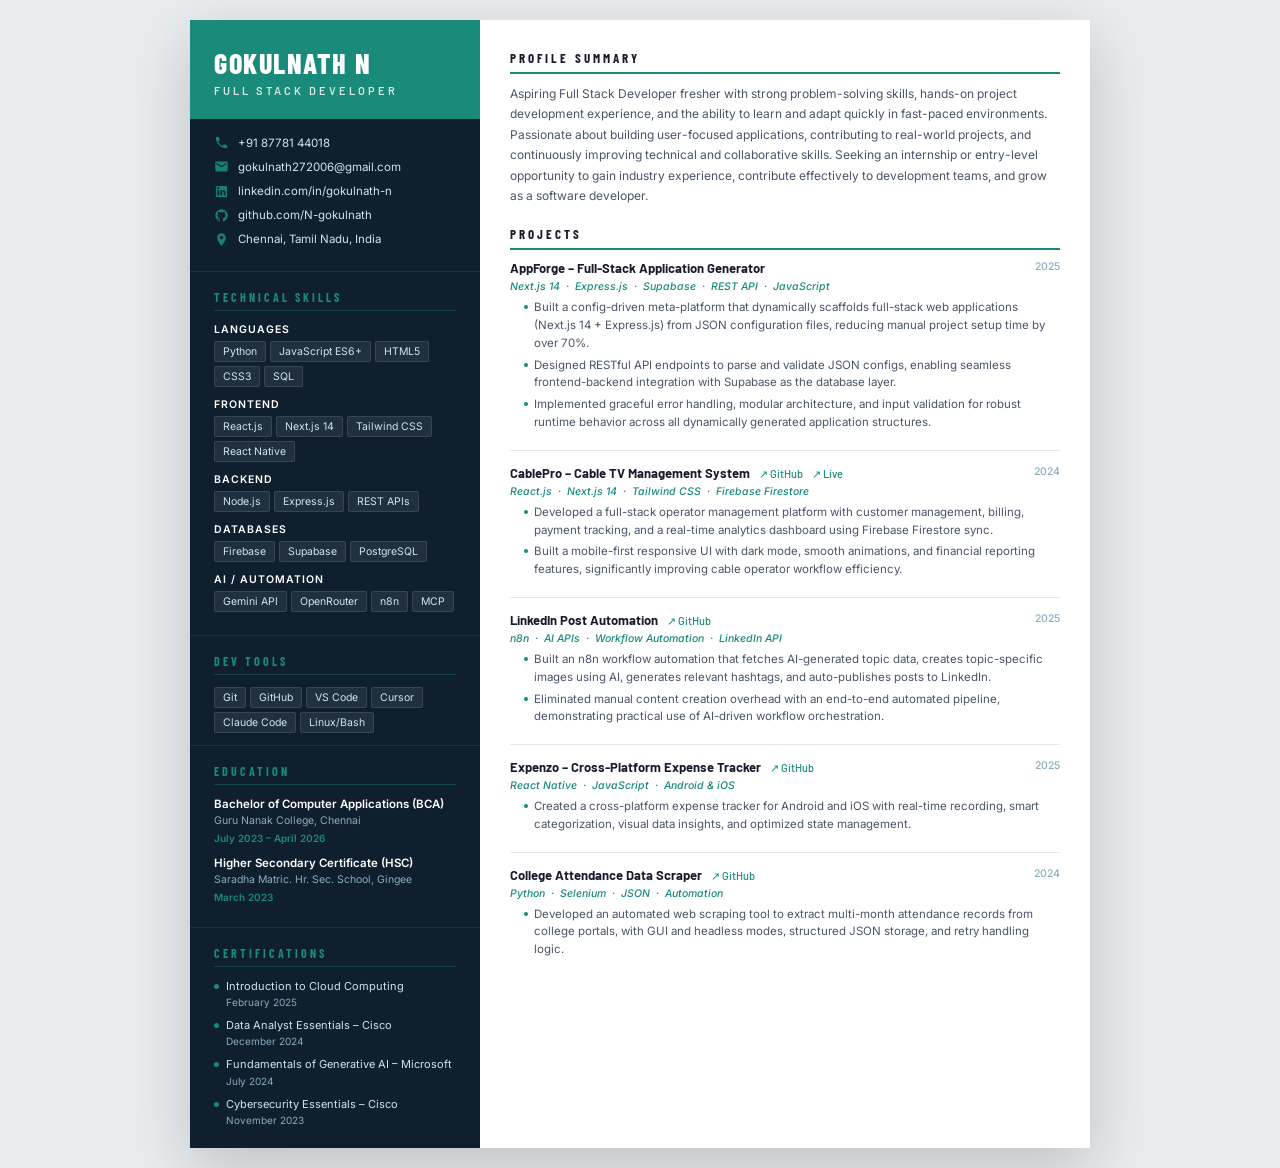
==== resume.html @ 7e7f43d1 "Initial commit: Professional dark-themed Spline 3D portfolio with custom SEO/GEO optimizations" ====
<!DOCTYPE html>
<html lang="en">
<head>
<meta charset="UTF-8" />
<meta name="viewport" content="width=device-width, initial-scale=1.0"/>
<title>Gokulnath N – Full Stack Developer</title>
<link href="https://fonts.googleapis.com/css2?family=Barlow:wght@400;500;600;700;800&family=Barlow+Condensed:wght@600;700;800&family=Inter:wght@400;500;600&display=swap" rel="stylesheet"/>
<style>
  *, *::before, *::after { box-sizing: border-box; margin: 0; padding: 0; }

  :root {
    --sidebar-bg: #0f1f2e;
    --sidebar-accent: #1a8a7a;
    --sidebar-text: #cfe4ef;
    --sidebar-muted: #8aacbe;
    --main-bg: #ffffff;
    --main-text: #1a1a2e;
    --main-muted: #4a5568;
    --accent: #1a8a7a;
    --accent-light: #e6f7f5;
    --divider: #e2e8f0;
    --tag-bg: #e6f7f5;
    --tag-text: #0f6b60;
  }

  body {
    font-family: 'Inter', sans-serif;
    background: #e8ecef;
    display: flex;
    justify-content: center;
    align-items: flex-start;
    min-height: 100vh;
    padding: 20px;
    print-color-adjust: exact;
    -webkit-print-color-adjust: exact;
  }

  .resume {
    display: flex;
    width: 900px;
    min-height: 1123px;
    background: var(--main-bg);
    box-shadow: 0 20px 60px rgba(0,0,0,0.18);
  }

  /* ========== SIDEBAR ========== */
  .sidebar {
    width: 290px;
    flex-shrink: 0;
    background: var(--sidebar-bg);
    padding: 0;
    display: flex;
    flex-direction: column;
  }

  .sidebar-header {
    background: var(--sidebar-accent);
    padding: 28px 24px 22px;
  }

  .sidebar-header h1 {
    font-family: 'Barlow Condensed', sans-serif;
    font-size: 28px;
    font-weight: 800;
    color: #ffffff;
    letter-spacing: 1.5px;
    text-transform: uppercase;
    line-height: 1.1;
  }

  .sidebar-header .role {
    font-family: 'Barlow', sans-serif;
    font-size: 11px;
    font-weight: 600;
    color: rgba(255,255,255,0.82);
    letter-spacing: 3px;
    text-transform: uppercase;
    margin-top: 5px;
  }

  .contact-block {
    padding: 16px 24px;
    border-bottom: 1px solid rgba(255,255,255,0.08);
  }

  .contact-item {
    display: flex;
    align-items: center;
    gap: 9px;
    margin-bottom: 8px;
    color: var(--sidebar-text);
    font-size: 11.5px;
    line-height: 1.4;
    word-break: break-all;
  }

  .contact-item a {
    color: var(--sidebar-text);
    text-decoration: none;
  }

  .contact-item a:hover { color: #ffffff; }

  .contact-icon {
    width: 15px;
    height: 15px;
    flex-shrink: 0;
    fill: var(--sidebar-accent);
    opacity: 0.9;
  }

  .sidebar-section {
    padding: 18px 24px 12px;
    border-bottom: 1px solid rgba(255,255,255,0.07);
  }

  .sidebar-section:last-child { border-bottom: none; }

  .sidebar-title {
    font-family: 'Barlow Condensed', sans-serif;
    font-size: 12px;
    font-weight: 700;
    letter-spacing: 3px;
    text-transform: uppercase;
    color: var(--sidebar-accent);
    margin-bottom: 12px;
    padding-bottom: 6px;
    border-bottom: 1px solid rgba(26,138,122,0.35);
  }

  .skill-category {
    margin-bottom: 11px;
  }

  .skill-category-label {
    font-size: 10.5px;
    font-weight: 600;
    color: #ffffff;
    text-transform: uppercase;
    letter-spacing: 1px;
    margin-bottom: 5px;
  }

  .skill-tags {
    display: flex;
    flex-wrap: wrap;
    gap: 4px;
  }

  .skill-tag {
    background: rgba(255,255,255,0.08);
    color: var(--sidebar-text);
    font-size: 10.5px;
    padding: 3px 8px;
    border-radius: 2px;
    border: 1px solid rgba(255,255,255,0.1);
  }

  .edu-item { margin-bottom: 12px; }

  .edu-degree {
    font-size: 11.5px;
    font-weight: 600;
    color: #ffffff;
    line-height: 1.3;
  }

  .edu-school {
    font-size: 10.5px;
    color: var(--sidebar-muted);
    margin-top: 2px;
    line-height: 1.4;
  }

  .edu-year {
    font-size: 10px;
    color: var(--sidebar-accent);
    margin-top: 3px;
    font-weight: 600;
  }

  .cert-item {
    display: flex;
    align-items: flex-start;
    gap: 7px;
    margin-bottom: 9px;
  }

  .cert-dot {
    width: 5px;
    height: 5px;
    border-radius: 50%;
    background: var(--sidebar-accent);
    flex-shrink: 0;
    margin-top: 5px;
  }

  .cert-text {
    font-size: 11px;
    color: var(--sidebar-text);
    line-height: 1.4;
  }

  .cert-date {
    font-size: 10px;
    color: var(--sidebar-muted);
    display: block;
    margin-top: 1px;
  }

  /* ========== MAIN CONTENT ========== */
  .main {
    flex: 1;
    padding: 30px 30px 24px 30px;
    display: flex;
    flex-direction: column;
  }

  .section {
    margin-bottom: 20px;
  }

  .section-title {
    font-family: 'Barlow Condensed', sans-serif;
    font-size: 13px;
    font-weight: 700;
    letter-spacing: 3px;
    text-transform: uppercase;
    color: var(--main-text);
    margin-bottom: 10px;
    padding-bottom: 6px;
    border-bottom: 2px solid var(--accent);
    display: flex;
    align-items: center;
    gap: 8px;
  }

  .summary-text {
    font-size: 12px;
    color: var(--main-muted);
    line-height: 1.7;
  }

  /* Projects */
  .project-item {
    margin-bottom: 14px;
    padding-bottom: 14px;
    border-bottom: 1px solid var(--divider);
  }

  .project-item:last-child {
    border-bottom: none;
    margin-bottom: 0;
    padding-bottom: 0;
  }

  .project-header {
    display: flex;
    justify-content: space-between;
    align-items: flex-start;
    margin-bottom: 3px;
  }

  .project-name {
    font-family: 'Barlow', sans-serif;
    font-size: 13px;
    font-weight: 700;
    color: var(--main-text);
    line-height: 1.3;
  }

  .project-name a {
    color: var(--accent);
    text-decoration: none;
    font-size: 11px;
    font-weight: 500;
    margin-left: 6px;
  }

  .project-name a:hover { text-decoration: underline; }

  .project-year {
    font-size: 10.5px;
    color: var(--sidebar-muted);
    font-weight: 500;
    white-space: nowrap;
    margin-left: 8px;
    flex-shrink: 0;
  }

  .project-stack {
    font-size: 10.5px;
    color: var(--accent);
    font-weight: 500;
    margin-bottom: 6px;
    font-style: italic;
  }

  .project-bullets {
    padding-left: 14px;
    list-style: none;
  }

  .project-bullets li {
    font-size: 11.5px;
    color: var(--main-muted);
    line-height: 1.55;
    margin-bottom: 4px;
    position: relative;
    padding-left: 10px;
  }

  .project-bullets li::before {
    content: '';
    width: 4px;
    height: 4px;
    border-radius: 50%;
    background: var(--accent);
    position: absolute;
    left: 0;
    top: 6px;
  }

  /* GitHub link in project */
  .gh-link {
    display: inline-flex;
    align-items: center;
    gap: 4px;
    font-size: 10px;
    color: var(--accent);
    text-decoration: none;
    font-weight: 600;
    margin-top: 4px;
    letter-spacing: 0.3px;
  }

  .gh-link:hover { text-decoration: underline; }

  @media print {
    body { background: white; padding: 0; }
    .resume { box-shadow: none; width: 100%; min-height: auto; }
  }
</style>
</head>
<body>
<div class="resume">

  <!-- ===== SIDEBAR ===== -->
  <aside class="sidebar">

    <div class="sidebar-header">
      <h1>Gokulnath N</h1>
      <div class="role">Full Stack Developer</div>
    </div>

    <!-- Contact -->
    <div class="contact-block">
      <div class="contact-item">
        <svg class="contact-icon" viewBox="0 0 24 24" xmlns="http://www.w3.org/2000/svg"><path d="M6.6 10.8c1.4 2.8 3.8 5.1 6.6 6.6l2.2-2.2c.3-.3.7-.4 1-.2 1.1.4 2.3.6 3.6.6.6 0 1 .4 1 1V20c0 .6-.4 1-1 1-9.4 0-17-7.6-17-17 0-.6.4-1 1-1h3.5c.6 0 1 .4 1 1 0 1.3.2 2.5.6 3.6.1.3 0 .7-.2 1L6.6 10.8z"/></svg>
        +91 87781 44018
      </div>
      <div class="contact-item">
        <svg class="contact-icon" viewBox="0 0 24 24" xmlns="http://www.w3.org/2000/svg"><path d="M20 4H4c-1.1 0-2 .9-2 2v12c0 1.1.9 2 2 2h16c1.1 0 2-.9 2-2V6c0-1.1-.9-2-2-2zm0 4l-8 5-8-5V6l8 5 8-5v2z"/></svg>
        <a href="mailto:gokulnath272006@gmail.com">gokulnath272006@gmail.com</a>
      </div>
      <div class="contact-item">
        <svg class="contact-icon" viewBox="0 0 24 24" xmlns="http://www.w3.org/2000/svg"><path d="M19 3a2 2 0 012 2v14a2 2 0 01-2 2H5a2 2 0 01-2-2V5a2 2 0 012-2h14m-.5 15.5v-5.3a3.26 3.26 0 00-3.26-3.26c-.85 0-1.84.52-2.32 1.3v-1.11h-2.79v8.37h2.79v-4.93c0-.77.62-1.4 1.39-1.4a1.4 1.4 0 011.4 1.4v4.93h2.79M6.88 8.56a1.68 1.68 0 001.68-1.68c0-.93-.75-1.69-1.68-1.69a1.69 1.69 0 00-1.69 1.69c0 .93.76 1.68 1.69 1.68m1.39 9.94v-8.37H5.5v8.37h2.77z"/></svg>
        <a href="https://www.linkedin.com/in/gokulnath-n-01b837319/" target="_blank">linkedin.com/in/gokulnath-n</a>
      </div>
      <div class="contact-item">
        <svg class="contact-icon" viewBox="0 0 24 24" xmlns="http://www.w3.org/2000/svg"><path d="M12 2A10 10 0 002 12c0 4.42 2.87 8.17 6.84 9.5.5.08.66-.23.66-.5v-1.69c-2.77.6-3.36-1.34-3.36-1.34-.46-1.16-1.11-1.47-1.11-1.47-.91-.62.07-.6.07-.6 1 .07 1.53 1.03 1.53 1.03.87 1.52 2.34 1.07 2.91.83.09-.65.35-1.09.63-1.34-2.22-.25-4.55-1.11-4.55-4.92 0-1.11.38-2 1.03-2.71-.1-.25-.45-1.29.1-2.64 0 0 .84-.27 2.75 1.02.79-.22 1.65-.33 2.5-.33.85 0 1.71.11 2.5.33 1.91-1.29 2.75-1.02 2.75-1.02.55 1.35.2 2.39.1 2.64.65.71 1.03 1.6 1.03 2.71 0 3.82-2.34 4.66-4.57 4.91.36.31.69.92.69 1.85V21c0 .27.16.59.67.5C19.14 20.16 22 16.42 22 12A10 10 0 0012 2z"/></svg>
        <a href="https://github.com/N-gokulnath" target="_blank">github.com/N-gokulnath</a>
      </div>
      <div class="contact-item">
        <svg class="contact-icon" viewBox="0 0 24 24" xmlns="http://www.w3.org/2000/svg"><path d="M12 2C8.13 2 5 5.13 5 9c0 5.25 7 13 7 13s7-7.75 7-13c0-3.87-3.13-7-7-7zm0 9.5c-1.38 0-2.5-1.12-2.5-2.5s1.12-2.5 2.5-2.5 2.5 1.12 2.5 2.5-1.12 2.5-2.5 2.5z"/></svg>
        Chennai, Tamil Nadu, India
      </div>
    </div>

    <!-- Technical Skills -->
    <div class="sidebar-section">
      <div class="sidebar-title">Technical Skills</div>

      <div class="skill-category">
        <div class="skill-category-label">Languages</div>
        <div class="skill-tags">
          <span class="skill-tag">Python</span>
          <span class="skill-tag">JavaScript ES6+</span>
          <span class="skill-tag">HTML5</span>
          <span class="skill-tag">CSS3</span>
          <span class="skill-tag">SQL</span>
        </div>
      </div>

      <div class="skill-category">
        <div class="skill-category-label">Frontend</div>
        <div class="skill-tags">
          <span class="skill-tag">React.js</span>
          <span class="skill-tag">Next.js 14</span>
          <span class="skill-tag">Tailwind CSS</span>
          <span class="skill-tag">React Native</span>
        </div>
      </div>

      <div class="skill-category">
        <div class="skill-category-label">Backend</div>
        <div class="skill-tags">
          <span class="skill-tag">Node.js</span>
          <span class="skill-tag">Express.js</span>
          <span class="skill-tag">REST APIs</span>
        </div>
      </div>

      <div class="skill-category">
        <div class="skill-category-label">Databases</div>
        <div class="skill-tags">
          <span class="skill-tag">Firebase</span>
          <span class="skill-tag">Supabase</span>
          <span class="skill-tag">PostgreSQL</span>
        </div>
      </div>

      <div class="skill-category">
        <div class="skill-category-label">AI / Automation</div>
        <div class="skill-tags">
          <span class="skill-tag">Gemini API</span>
          <span class="skill-tag">OpenRouter</span>
          <span class="skill-tag">n8n</span>
          <span class="skill-tag">MCP</span>
        </div>
      </div>
    </div>

    <!-- Tools -->
    <div class="sidebar-section">
      <div class="sidebar-title">Dev Tools</div>
      <div class="skill-tags">
        <span class="skill-tag">Git</span>
        <span class="skill-tag">GitHub</span>
        <span class="skill-tag">VS Code</span>
        <span class="skill-tag">Cursor</span>
        <span class="skill-tag">Claude Code</span>
        <span class="skill-tag">Linux/Bash</span>
      </div>
    </div>

    <!-- Education -->
    <div class="sidebar-section">
      <div class="sidebar-title">Education</div>
      <div class="edu-item">
        <div class="edu-degree">Bachelor of Computer Applications (BCA)</div>
        <div class="edu-school">Guru Nanak College, Chennai</div>
        <div class="edu-year">July 2023 – April 2026</div>
      </div>
      <div class="edu-item">
        <div class="edu-degree">Higher Secondary Certificate (HSC)</div>
        <div class="edu-school">Saradha Matric. Hr. Sec. School, Gingee</div>
        <div class="edu-year">March 2023</div>
      </div>
    </div>

    <!-- Certifications -->
    <div class="sidebar-section">
      <div class="sidebar-title">Certifications</div>
      <div class="cert-item">
        <div class="cert-dot"></div>
        <div class="cert-text">
          Introduction to Cloud Computing
          <span class="cert-date">February 2025</span>
        </div>
      </div>
      <div class="cert-item">
        <div class="cert-dot"></div>
        <div class="cert-text">
          Data Analyst Essentials – Cisco
          <span class="cert-date">December 2024</span>
        </div>
      </div>
      <div class="cert-item">
        <div class="cert-dot"></div>
        <div class="cert-text">
          Fundamentals of Generative AI – Microsoft
          <span class="cert-date">July 2024</span>
        </div>
      </div>
      <div class="cert-item">
        <div class="cert-dot"></div>
        <div class="cert-text">
          Cybersecurity Essentials – Cisco
          <span class="cert-date">November 2023</span>
        </div>
      </div>
    </div>

  </aside>

  <!-- ===== MAIN CONTENT ===== -->
  <main class="main">

    <!-- Profile Summary -->
    <div class="section">
      <div class="section-title">Profile Summary</div>
      <p class="summary-text">
                Aspiring Full Stack Developer fresher with strong problem-solving skills, hands-on project development experience,
        and the ability to learn and adapt quickly in fast-paced environments. Passionate about building user-focused
        applications, contributing to real-world projects, and continuously improving technical and collaborative skills.
        Seeking an internship or entry-level opportunity to gain industry experience, contribute effectively to development
        teams, and grow as a software developer.
      </p>
    </div>

    <!-- Projects -->
    <div class="section">
      <div class="section-title">Projects</div>

      <!-- AppForge -->
      <div class="project-item">
        <div class="project-header">
          <div class="project-name">AppForge – Full-Stack Application Generator</div>
          <span class="project-year">2025</span>
        </div>
        <div class="project-stack">Next.js 14 &nbsp;·&nbsp; Express.js &nbsp;·&nbsp; Supabase &nbsp;·&nbsp; REST API &nbsp;·&nbsp; JavaScript</div>
        <ul class="project-bullets">
          <li>Built a config-driven meta-platform that dynamically scaffolds full-stack web applications (Next.js 14 + Express.js) from JSON configuration files, reducing manual project setup time by over 70%.</li>
          <li>Designed RESTful API endpoints to parse and validate JSON configs, enabling seamless frontend-backend integration with Supabase as the database layer.</li>
          <li>Implemented graceful error handling, modular architecture, and input validation for robust runtime behavior across all dynamically generated application structures.</li>
        </ul>
      </div>

      <!-- CablePro -->
      <div class="project-item">
        <div class="project-header">
          <div class="project-name">CablePro – Cable TV Management System
            <a href="https://github.com/N-gokulnath/cablepro" target="_blank">↗ GitHub</a>
            <a href="https://cable-pro.github.io/app/" target="_blank">↗ Live</a>
          </div>
          <span class="project-year">2024</span>
        </div>
        <div class="project-stack">React.js &nbsp;·&nbsp; Next.js 14 &nbsp;·&nbsp; Tailwind CSS &nbsp;·&nbsp; Firebase Firestore</div>
        <ul class="project-bullets">
          <li>Developed a full-stack operator management platform with customer management, billing, payment tracking, and a real-time analytics dashboard using Firebase Firestore sync.</li>
          <li>Built a mobile-first responsive UI with dark mode, smooth animations, and financial reporting features, significantly improving cable operator workflow efficiency.</li>
        </ul>
      </div>

      <!-- LinkedIn Automation -->
      <div class="project-item">
        <div class="project-header">
          <div class="project-name">
            LinkedIn Post Automation
            <a href="https://github.com/N-gokulnath/LInkedin-automation" target="_blank">↗ GitHub</a>
          </div>
          <span class="project-year">2025</span>
        </div>
        <div class="project-stack">n8n &nbsp;·&nbsp; AI APIs &nbsp;·&nbsp; Workflow Automation &nbsp;·&nbsp; LinkedIn API</div>
        <ul class="project-bullets">
          <li>Built an n8n workflow automation that fetches AI-generated topic data, creates topic-specific images using AI, generates relevant hashtags, and auto-publishes posts to LinkedIn.</li>
          <li>Eliminated manual content creation overhead with an end-to-end automated pipeline, demonstrating practical use of AI-driven workflow orchestration.</li>
        </ul>
      </div>

      <!-- Expenzo -->
      <div class="project-item">
        <div class="project-header">
          <div class="project-name">Expenzo – Cross-Platform Expense Tracker
            <a href="https://github.com/N-gokulnath/Expenzo" target="_blank">↗ GitHub</a>
          </div>
          <span class="project-year">2025</span>
        </div>
        <div class="project-stack">React Native &nbsp;·&nbsp; JavaScript &nbsp;·&nbsp; Android &amp; iOS</div>
        <ul class="project-bullets">
          <li>Created a cross-platform expense tracker for Android and iOS with real-time recording, smart categorization, visual data insights, and optimized state management.</li>
        </ul>
      </div>

      <!-- Attendance Scraper -->
      <div class="project-item">
        <div class="project-header">
          <div class="project-name">College Attendance Data Scraper
            <a href="https://github.com/N-gokulnath/scraper" target="_blank">↗ GitHub</a>
          </div>
          <span class="project-year">2024</span>
        </div>
        <div class="project-stack">Python &nbsp;·&nbsp; Selenium &nbsp;·&nbsp; JSON &nbsp;·&nbsp; Automation</div>
        <ul class="project-bullets">
          <li>Developed an automated web scraping tool to extract multi-month attendance records from college portals, with GUI and headless modes, structured JSON storage, and retry handling logic.</li>
        </ul>
      </div>

    </div>
    <!-- end Projects -->

  </main>
</div>
</body>
</html>
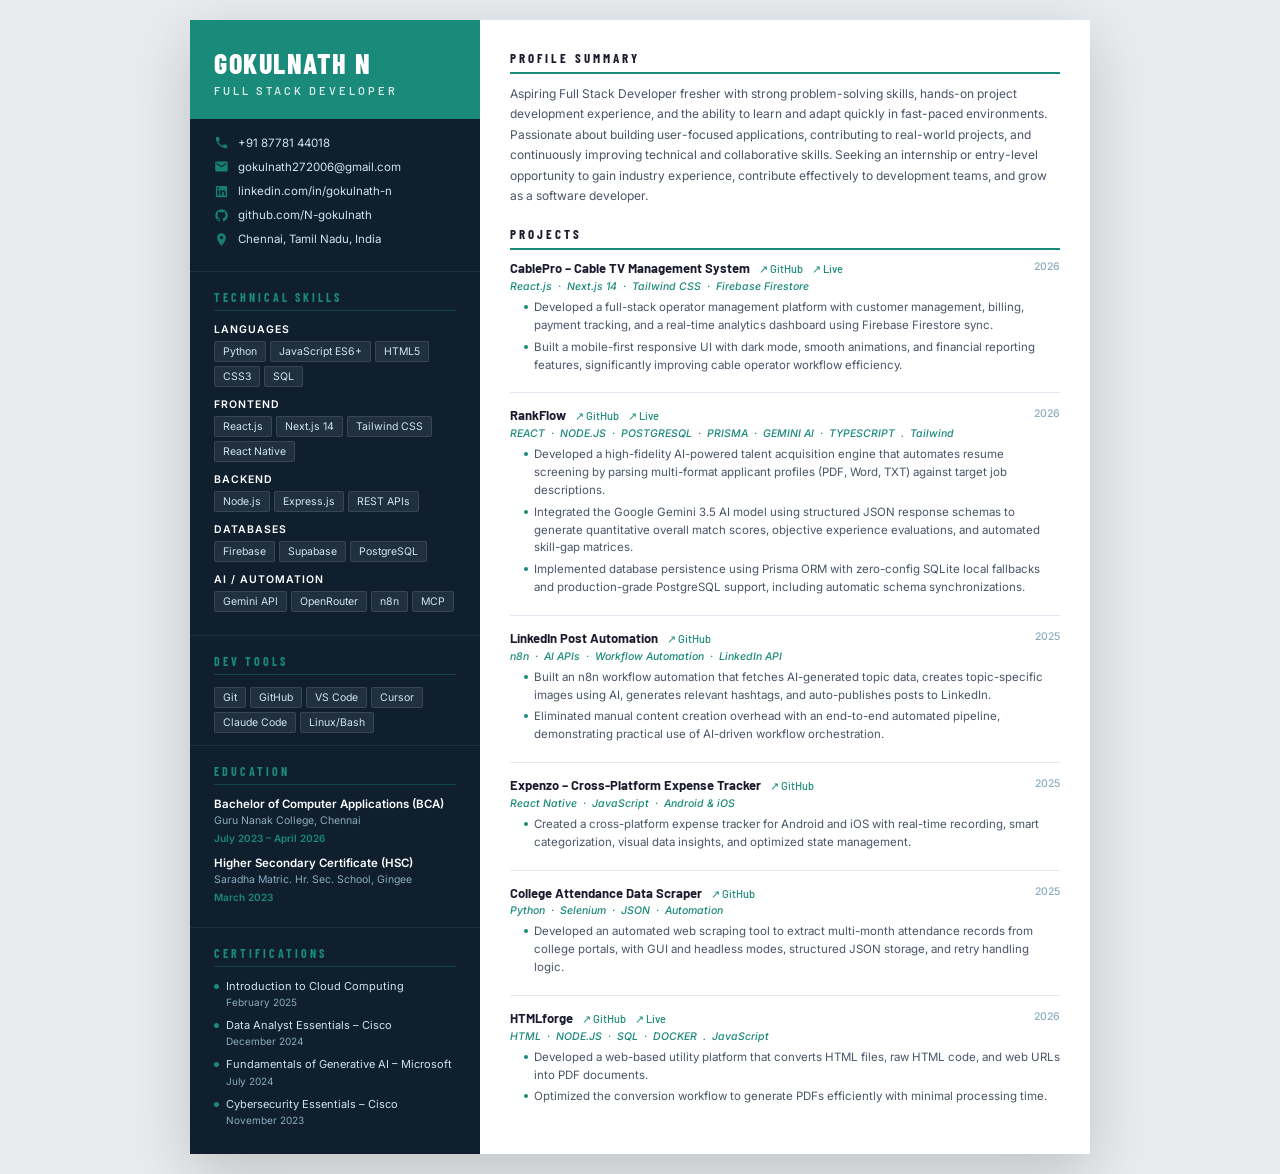
==== commit 6f961ea8: "Update project details and add new projects" ====
--- a/resume.html
+++ b/resume.html
@@ -513,33 +513,35 @@
     <div class="section">
       <div class="section-title">Projects</div>
 
-      <!-- AppForge -->
-      <div class="project-item">
-        <div class="project-header">
-          <div class="project-name">AppForge – Full-Stack Application Generator</div>
-          <span class="project-year">2025</span>
-        </div>
-        <div class="project-stack">Next.js 14 &nbsp;·&nbsp; Express.js &nbsp;·&nbsp; Supabase &nbsp;·&nbsp; REST API &nbsp;·&nbsp; JavaScript</div>
-        <ul class="project-bullets">
-          <li>Built a config-driven meta-platform that dynamically scaffolds full-stack web applications (Next.js 14 + Express.js) from JSON configuration files, reducing manual project setup time by over 70%.</li>
-          <li>Designed RESTful API endpoints to parse and validate JSON configs, enabling seamless frontend-backend integration with Supabase as the database layer.</li>
-          <li>Implemented graceful error handling, modular architecture, and input validation for robust runtime behavior across all dynamically generated application structures.</li>
-        </ul>
-      </div>
-
-      <!-- CablePro -->
+       <!-- CablePro -->
       <div class="project-item">
         <div class="project-header">
           <div class="project-name">CablePro – Cable TV Management System
             <a href="https://github.com/N-gokulnath/cablepro" target="_blank">↗ GitHub</a>
             <a href="https://cable-pro.github.io/app/" target="_blank">↗ Live</a>
           </div>
-          <span class="project-year">2024</span>
+          <span class="project-year">2026</span>
         </div>
         <div class="project-stack">React.js &nbsp;·&nbsp; Next.js 14 &nbsp;·&nbsp; Tailwind CSS &nbsp;·&nbsp; Firebase Firestore</div>
         <ul class="project-bullets">
           <li>Developed a full-stack operator management platform with customer management, billing, payment tracking, and a real-time analytics dashboard using Firebase Firestore sync.</li>
           <li>Built a mobile-first responsive UI with dark mode, smooth animations, and financial reporting features, significantly improving cable operator workflow efficiency.</li>
+        </ul>
+      </div>
+       <!-- project-item -->
+      <div class="project-item">
+        <div class="project-header">
+          <div class="project-name">RankFlow
+            <a href="https://github.com/N-gokulnath/rusume-ai-screener" target="_blank">↗ GitHub</a>
+            <a href="https://rankflow-screener.onrender.com/" target="_blank">↗ Live</a>
+          </div>
+          <span class="project-year">2026</span>
+        </div>
+        <div class="project-stack">REACT &nbsp;·&nbsp; NODE.JS &nbsp;·&nbsp; POSTGRESQL &nbsp;·&nbsp; PRISMA &nbsp;·&nbsp; GEMINI AI &nbsp;·&nbsp; TYPESCRIPT &nbsp;.&nbsp; Tailwind</div>
+        <ul class="project-bullets">
+          <li>Developed a high-fidelity AI-powered talent acquisition engine that automates resume screening by parsing multi-format applicant profiles (PDF, Word, TXT) against target job descriptions.</li>
+          <li>Integrated the Google Gemini 3.5 AI model using structured JSON response schemas to generate quantitative overall match scores, objective experience evaluations, and automated skill-gap matrices.</li>
+          <li>Implemented database persistence using Prisma ORM with zero-config SQLite local fallbacks and production-grade PostgreSQL support, including automatic schema synchronizations.</li>
         </ul>
       </div>
 
@@ -579,7 +581,7 @@
           <div class="project-name">College Attendance Data Scraper
             <a href="https://github.com/N-gokulnath/scraper" target="_blank">↗ GitHub</a>
           </div>
-          <span class="project-year">2024</span>
+          <span class="project-year">2025</span>
         </div>
         <div class="project-stack">Python &nbsp;·&nbsp; Selenium &nbsp;·&nbsp; JSON &nbsp;·&nbsp; Automation</div>
         <ul class="project-bullets">
@@ -587,10 +589,26 @@
         </ul>
       </div>
 
+      <!-- HTMLforge -->
+      <div class="project-item">
+        <div class="project-header">
+          <div class="project-name">HTMLforge
+            <a href="https://github.com/N-gokulnath/HTMLforge" target="_blank">↗ GitHub</a>
+            <a href="https://htmlforge-web.onrender.com" target="_blank">↗ Live</a>
+          </div>
+          <span class="project-year">2026</span>
+        </div>
+        <div class="project-stack">HTML &nbsp;·&nbsp; NODE.JS &nbsp;·&nbsp; SQL &nbsp;·&nbsp; DOCKER &nbsp;.&nbsp; JavaScript</div>
+        <ul class="project-bullets">
+          <li>Developed  a web-based utility platform that converts HTML files, raw HTML code, and web URLs into PDF documents.</li>
+          <li>Optimized the conversion workflow to generate PDFs efficiently with minimal processing time.</li>
+        </ul>
+      </div>
+
     </div>
     <!-- end Projects -->
 
   </main>
 </div>
 </body>
-</html>+</html>
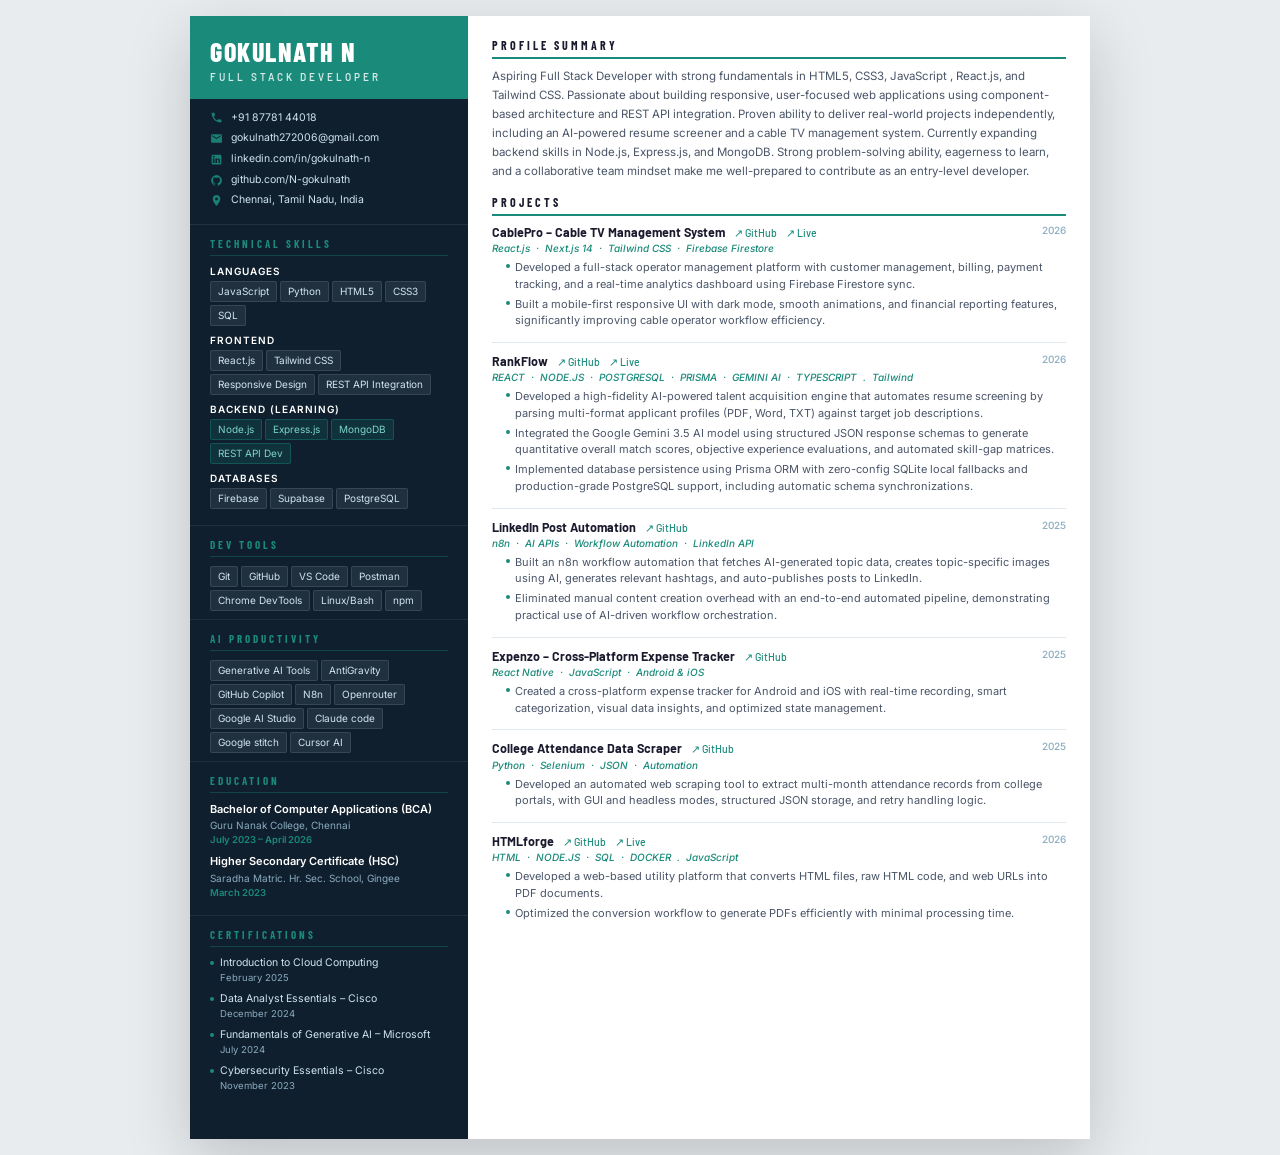
==== commit acafe1ce: "Refactor resume styles and update skills section Removed unused CSS variables, adjusted padding, and" ====
--- a/resume.html
+++ b/resume.html
@@ -19,8 +19,6 @@
     --accent: #1a8a7a;
     --accent-light: #e6f7f5;
     --divider: #e2e8f0;
-    --tag-bg: #e6f7f5;
-    --tag-text: #0f6b60;
   }
 
   body {
@@ -30,7 +28,7 @@
     justify-content: center;
     align-items: flex-start;
     min-height: 100vh;
-    padding: 20px;
+    padding: 16px;
     print-color-adjust: exact;
     -webkit-print-color-adjust: exact;
   }
@@ -38,29 +36,32 @@
   .resume {
     display: flex;
     width: 900px;
-    min-height: 1123px;
+    height: 1123px;
+    max-height: 1123px;
+    overflow: hidden;
     background: var(--main-bg);
     box-shadow: 0 20px 60px rgba(0,0,0,0.18);
   }
 
   /* ========== SIDEBAR ========== */
   .sidebar {
-    width: 290px;
+    width: 278px;
     flex-shrink: 0;
     background: var(--sidebar-bg);
-    padding: 0;
     display: flex;
     flex-direction: column;
+    overflow: hidden;
   }
 
   .sidebar-header {
     background: var(--sidebar-accent);
-    padding: 28px 24px 22px;
+    padding: 22px 20px 16px;
+    flex-shrink: 0;
   }
 
   .sidebar-header h1 {
     font-family: 'Barlow Condensed', sans-serif;
-    font-size: 28px;
+    font-size: 26px;
     font-weight: 800;
     color: #ffffff;
     letter-spacing: 1.5px;
@@ -70,165 +71,167 @@
 
   .sidebar-header .role {
     font-family: 'Barlow', sans-serif;
-    font-size: 11px;
+    font-size: 10px;
     font-weight: 600;
     color: rgba(255,255,255,0.82);
     letter-spacing: 3px;
     text-transform: uppercase;
-    margin-top: 5px;
+    margin-top: 4px;
   }
 
   .contact-block {
-    padding: 16px 24px;
+    padding: 12px 20px 10px;
     border-bottom: 1px solid rgba(255,255,255,0.08);
+    flex-shrink: 0;
   }
 
   .contact-item {
     display: flex;
     align-items: center;
-    gap: 9px;
-    margin-bottom: 8px;
+    gap: 8px;
+    margin-bottom: 6px;
     color: var(--sidebar-text);
-    font-size: 11.5px;
+    font-size: 10.5px;
     line-height: 1.4;
     word-break: break-all;
   }
 
-  .contact-item a {
-    color: var(--sidebar-text);
-    text-decoration: none;
-  }
-
+  .contact-item a { color: var(--sidebar-text); text-decoration: none; }
   .contact-item a:hover { color: #ffffff; }
 
   .contact-icon {
-    width: 15px;
-    height: 15px;
+    width: 13px;
+    height: 13px;
     flex-shrink: 0;
     fill: var(--sidebar-accent);
     opacity: 0.9;
   }
 
   .sidebar-section {
-    padding: 18px 24px 12px;
+    padding: 12px 20px 8px;
     border-bottom: 1px solid rgba(255,255,255,0.07);
+    flex-shrink: 0;
   }
 
   .sidebar-section:last-child { border-bottom: none; }
 
   .sidebar-title {
+    font-family: 'Barlow Condensed', sans-serif;
+    font-size: 11px;
+    font-weight: 700;
+    letter-spacing: 3px;
+    text-transform: uppercase;
+    color: var(--sidebar-accent);
+    margin-bottom: 9px;
+    padding-bottom: 5px;
+    border-bottom: 1px solid rgba(26,138,122,0.35);
+  }
+
+  .skill-category { margin-bottom: 8px; }
+
+  .skill-category-label {
+    font-size: 10px;
+    font-weight: 600;
+    color: #ffffff;
+    text-transform: uppercase;
+    letter-spacing: 1px;
+    margin-bottom: 4px;
+  }
+
+  .skill-tags {
+    display: flex;
+    flex-wrap: wrap;
+    gap: 3px;
+  }
+
+  .skill-tag {
+    background: rgba(255,255,255,0.08);
+    color: var(--sidebar-text);
+    font-size: 10px;
+    padding: 2px 7px;
+    border-radius: 2px;
+    border: 1px solid rgba(255,255,255,0.1);
+    line-height: 1.5;
+  }
+
+  .skill-tag.learning {
+    background: rgba(26,138,122,0.18);
+    border-color: rgba(26,138,122,0.4);
+    color: #7dd3c8;
+  }
+
+  .edu-item { margin-bottom: 9px; }
+
+  .edu-degree {
+    font-size: 11px;
+    font-weight: 600;
+    color: #ffffff;
+    line-height: 1.3;
+  }
+
+  .edu-school {
+    font-size: 10px;
+    color: var(--sidebar-muted);
+    margin-top: 2px;
+    line-height: 1.4;
+  }
+
+  .edu-year {
+    font-size: 9.5px;
+    color: var(--sidebar-accent);
+    margin-top: 2px;
+    font-weight: 600;
+  }
+
+  .cert-item {
+    display: flex;
+    align-items: flex-start;
+    gap: 6px;
+    margin-bottom: 7px;
+  }
+
+  .cert-dot {
+    width: 4px;
+    height: 4px;
+    border-radius: 50%;
+    background: var(--sidebar-accent);
+    flex-shrink: 0;
+    margin-top: 5px;
+  }
+
+  .cert-text {
+    font-size: 10.5px;
+    color: var(--sidebar-text);
+    line-height: 1.4;
+  }
+
+  .cert-date {
+    font-size: 9.5px;
+    color: var(--sidebar-muted);
+    display: block;
+    margin-top: 1px;
+  }
+
+  /* ========== MAIN CONTENT ========== */
+  .main {
+    flex: 1;
+    padding: 22px 24px 16px 24px;
+    display: flex;
+    flex-direction: column;
+    overflow: hidden;
+  }
+
+  .section { margin-bottom: 14px; }
+
+  .section-title {
     font-family: 'Barlow Condensed', sans-serif;
     font-size: 12px;
     font-weight: 700;
     letter-spacing: 3px;
     text-transform: uppercase;
-    color: var(--sidebar-accent);
-    margin-bottom: 12px;
-    padding-bottom: 6px;
-    border-bottom: 1px solid rgba(26,138,122,0.35);
-  }
-
-  .skill-category {
-    margin-bottom: 11px;
-  }
-
-  .skill-category-label {
-    font-size: 10.5px;
-    font-weight: 600;
-    color: #ffffff;
-    text-transform: uppercase;
-    letter-spacing: 1px;
-    margin-bottom: 5px;
-  }
-
-  .skill-tags {
-    display: flex;
-    flex-wrap: wrap;
-    gap: 4px;
-  }
-
-  .skill-tag {
-    background: rgba(255,255,255,0.08);
-    color: var(--sidebar-text);
-    font-size: 10.5px;
-    padding: 3px 8px;
-    border-radius: 2px;
-    border: 1px solid rgba(255,255,255,0.1);
-  }
-
-  .edu-item { margin-bottom: 12px; }
-
-  .edu-degree {
-    font-size: 11.5px;
-    font-weight: 600;
-    color: #ffffff;
-    line-height: 1.3;
-  }
-
-  .edu-school {
-    font-size: 10.5px;
-    color: var(--sidebar-muted);
-    margin-top: 2px;
-    line-height: 1.4;
-  }
-
-  .edu-year {
-    font-size: 10px;
-    color: var(--sidebar-accent);
-    margin-top: 3px;
-    font-weight: 600;
-  }
-
-  .cert-item {
-    display: flex;
-    align-items: flex-start;
-    gap: 7px;
-    margin-bottom: 9px;
-  }
-
-  .cert-dot {
-    width: 5px;
-    height: 5px;
-    border-radius: 50%;
-    background: var(--sidebar-accent);
-    flex-shrink: 0;
-    margin-top: 5px;
-  }
-
-  .cert-text {
-    font-size: 11px;
-    color: var(--sidebar-text);
-    line-height: 1.4;
-  }
-
-  .cert-date {
-    font-size: 10px;
-    color: var(--sidebar-muted);
-    display: block;
-    margin-top: 1px;
-  }
-
-  /* ========== MAIN CONTENT ========== */
-  .main {
-    flex: 1;
-    padding: 30px 30px 24px 30px;
-    display: flex;
-    flex-direction: column;
-  }
-
-  .section {
-    margin-bottom: 20px;
-  }
-
-  .section-title {
-    font-family: 'Barlow Condensed', sans-serif;
-    font-size: 13px;
-    font-weight: 700;
-    letter-spacing: 3px;
-    text-transform: uppercase;
     color: var(--main-text);
-    margin-bottom: 10px;
-    padding-bottom: 6px;
+    margin-bottom: 8px;
+    padding-bottom: 5px;
     border-bottom: 2px solid var(--accent);
     display: flex;
     align-items: center;
@@ -236,15 +239,15 @@
   }
 
   .summary-text {
-    font-size: 12px;
+    font-size: 11.5px;
     color: var(--main-muted);
-    line-height: 1.7;
+    line-height: 1.65;
   }
 
   /* Projects */
   .project-item {
-    margin-bottom: 14px;
-    padding-bottom: 14px;
+    margin-bottom: 10px;
+    padding-bottom: 10px;
     border-bottom: 1px solid var(--divider);
   }
 
@@ -258,12 +261,12 @@
     display: flex;
     justify-content: space-between;
     align-items: flex-start;
-    margin-bottom: 3px;
+    margin-bottom: 2px;
   }
 
   .project-name {
     font-family: 'Barlow', sans-serif;
-    font-size: 13px;
+    font-size: 12.5px;
     font-weight: 700;
     color: var(--main-text);
     line-height: 1.3;
@@ -272,7 +275,7 @@
   .project-name a {
     color: var(--accent);
     text-decoration: none;
-    font-size: 11px;
+    font-size: 10.5px;
     font-weight: 500;
     margin-left: 6px;
   }
@@ -280,7 +283,7 @@
   .project-name a:hover { text-decoration: underline; }
 
   .project-year {
-    font-size: 10.5px;
+    font-size: 10px;
     color: var(--sidebar-muted);
     font-weight: 500;
     white-space: nowrap;
@@ -289,10 +292,10 @@
   }
 
   .project-stack {
-    font-size: 10.5px;
+    font-size: 10px;
     color: var(--accent);
     font-weight: 500;
-    margin-bottom: 6px;
+    margin-bottom: 5px;
     font-style: italic;
   }
 
@@ -302,12 +305,12 @@
   }
 
   .project-bullets li {
-    font-size: 11.5px;
+    font-size: 11px;
     color: var(--main-muted);
-    line-height: 1.55;
-    margin-bottom: 4px;
+    line-height: 1.52;
+    margin-bottom: 3px;
     position: relative;
-    padding-left: 10px;
+    padding-left: 9px;
   }
 
   .project-bullets li::before {
@@ -318,27 +321,26 @@
     background: var(--accent);
     position: absolute;
     left: 0;
-    top: 6px;
-  }
-
-  /* GitHub link in project */
-  .gh-link {
-    display: inline-flex;
-    align-items: center;
-    gap: 4px;
-    font-size: 10px;
-    color: var(--accent);
-    text-decoration: none;
-    font-weight: 600;
-    margin-top: 4px;
-    letter-spacing: 0.3px;
-  }
-
-  .gh-link:hover { text-decoration: underline; }
+    top: 5px;
+  }
+
+  /* ATS hidden block */
+  .ats-hidden {
+    position: absolute;
+    left: -9999px;
+    top: -9999px;
+    width: 1px;
+    height: 1px;
+    overflow: hidden;
+    opacity: 0;
+    font-size: 1px;
+    color: transparent;
+  }
 
   @media print {
     body { background: white; padding: 0; }
-    .resume { box-shadow: none; width: 100%; min-height: auto; }
+    .resume { box-shadow: none; width: 100%; height: 100vh; max-height: none; }
+    .ats-hidden { display: none; }
   }
 </style>
 </head>
@@ -356,36 +358,36 @@
     <!-- Contact -->
     <div class="contact-block">
       <div class="contact-item">
-        <svg class="contact-icon" viewBox="0 0 24 24" xmlns="http://www.w3.org/2000/svg"><path d="M6.6 10.8c1.4 2.8 3.8 5.1 6.6 6.6l2.2-2.2c.3-.3.7-.4 1-.2 1.1.4 2.3.6 3.6.6.6 0 1 .4 1 1V20c0 .6-.4 1-1 1-9.4 0-17-7.6-17-17 0-.6.4-1 1-1h3.5c.6 0 1 .4 1 1 0 1.3.2 2.5.6 3.6.1.3 0 .7-.2 1L6.6 10.8z"/></svg>
+        <svg class="contact-icon" viewBox="0 0 24 24"><path d="M6.6 10.8c1.4 2.8 3.8 5.1 6.6 6.6l2.2-2.2c.3-.3.7-.4 1-.2 1.1.4 2.3.6 3.6.6.6 0 1 .4 1 1V20c0 .6-.4 1-1 1-9.4 0-17-7.6-17-17 0-.6.4-1 1-1h3.5c.6 0 1 .4 1 1 0 1.3.2 2.5.6 3.6.1.3 0 .7-.2 1L6.6 10.8z"/></svg>
         +91 87781 44018
       </div>
       <div class="contact-item">
-        <svg class="contact-icon" viewBox="0 0 24 24" xmlns="http://www.w3.org/2000/svg"><path d="M20 4H4c-1.1 0-2 .9-2 2v12c0 1.1.9 2 2 2h16c1.1 0 2-.9 2-2V6c0-1.1-.9-2-2-2zm0 4l-8 5-8-5V6l8 5 8-5v2z"/></svg>
+        <svg class="contact-icon" viewBox="0 0 24 24"><path d="M20 4H4c-1.1 0-2 .9-2 2v12c0 1.1.9 2 2 2h16c1.1 0 2-.9 2-2V6c0-1.1-.9-2-2-2zm0 4l-8 5-8-5V6l8 5 8-5v2z"/></svg>
         <a href="mailto:gokulnath272006@gmail.com">gokulnath272006@gmail.com</a>
       </div>
       <div class="contact-item">
-        <svg class="contact-icon" viewBox="0 0 24 24" xmlns="http://www.w3.org/2000/svg"><path d="M19 3a2 2 0 012 2v14a2 2 0 01-2 2H5a2 2 0 01-2-2V5a2 2 0 012-2h14m-.5 15.5v-5.3a3.26 3.26 0 00-3.26-3.26c-.85 0-1.84.52-2.32 1.3v-1.11h-2.79v8.37h2.79v-4.93c0-.77.62-1.4 1.39-1.4a1.4 1.4 0 011.4 1.4v4.93h2.79M6.88 8.56a1.68 1.68 0 001.68-1.68c0-.93-.75-1.69-1.68-1.69a1.69 1.69 0 00-1.69 1.69c0 .93.76 1.68 1.69 1.68m1.39 9.94v-8.37H5.5v8.37h2.77z"/></svg>
+        <svg class="contact-icon" viewBox="0 0 24 24"><path d="M19 3a2 2 0 012 2v14a2 2 0 01-2 2H5a2 2 0 01-2-2V5a2 2 0 012-2h14m-.5 15.5v-5.3a3.26 3.26 0 00-3.26-3.26c-.85 0-1.84.52-2.32 1.3v-1.11h-2.79v8.37h2.79v-4.93c0-.77.62-1.4 1.39-1.4a1.4 1.4 0 011.4 1.4v4.93h2.79M6.88 8.56a1.68 1.68 0 001.68-1.68c0-.93-.75-1.69-1.68-1.69a1.69 1.69 0 00-1.69 1.69c0 .93.76 1.68 1.69 1.68m1.39 9.94v-8.37H5.5v8.37h2.77z"/></svg>
         <a href="https://www.linkedin.com/in/gokulnath-n-01b837319/" target="_blank">linkedin.com/in/gokulnath-n</a>
       </div>
       <div class="contact-item">
-        <svg class="contact-icon" viewBox="0 0 24 24" xmlns="http://www.w3.org/2000/svg"><path d="M12 2A10 10 0 002 12c0 4.42 2.87 8.17 6.84 9.5.5.08.66-.23.66-.5v-1.69c-2.77.6-3.36-1.34-3.36-1.34-.46-1.16-1.11-1.47-1.11-1.47-.91-.62.07-.6.07-.6 1 .07 1.53 1.03 1.53 1.03.87 1.52 2.34 1.07 2.91.83.09-.65.35-1.09.63-1.34-2.22-.25-4.55-1.11-4.55-4.92 0-1.11.38-2 1.03-2.71-.1-.25-.45-1.29.1-2.64 0 0 .84-.27 2.75 1.02.79-.22 1.65-.33 2.5-.33.85 0 1.71.11 2.5.33 1.91-1.29 2.75-1.02 2.75-1.02.55 1.35.2 2.39.1 2.64.65.71 1.03 1.6 1.03 2.71 0 3.82-2.34 4.66-4.57 4.91.36.31.69.92.69 1.85V21c0 .27.16.59.67.5C19.14 20.16 22 16.42 22 12A10 10 0 0012 2z"/></svg>
+        <svg class="contact-icon" viewBox="0 0 24 24"><path d="M12 2A10 10 0 002 12c0 4.42 2.87 8.17 6.84 9.5.5.08.66-.23.66-.5v-1.69c-2.77.6-3.36-1.34-3.36-1.34-.46-1.16-1.11-1.47-1.11-1.47-.91-.62.07-.6.07-.6 1 .07 1.53 1.03 1.53 1.03.87 1.52 2.34 1.07 2.91.83.09-.65.35-1.09.63-1.34-2.22-.25-4.55-1.11-4.55-4.92 0-1.11.38-2 1.03-2.71-.1-.25-.45-1.29.1-2.64 0 0 .84-.27 2.75 1.02.79-.22 1.65-.33 2.5-.33.85 0 1.71.11 2.5.33 1.91-1.29 2.75-1.02 2.75-1.02.55 1.35.2 2.39.1 2.64.65.71 1.03 1.6 1.03 2.71 0 3.82-2.34 4.66-4.57 4.91.36.31.69.92.69 1.85V21c0 .27.16.59.67.5C19.14 20.16 22 16.42 22 12A10 10 0 0012 2z"/></svg>
         <a href="https://github.com/N-gokulnath" target="_blank">github.com/N-gokulnath</a>
       </div>
       <div class="contact-item">
-        <svg class="contact-icon" viewBox="0 0 24 24" xmlns="http://www.w3.org/2000/svg"><path d="M12 2C8.13 2 5 5.13 5 9c0 5.25 7 13 7 13s7-7.75 7-13c0-3.87-3.13-7-7-7zm0 9.5c-1.38 0-2.5-1.12-2.5-2.5s1.12-2.5 2.5-2.5 2.5 1.12 2.5 2.5-1.12 2.5-2.5 2.5z"/></svg>
+        <svg class="contact-icon" viewBox="0 0 24 24"><path d="M12 2C8.13 2 5 5.13 5 9c0 5.25 7 13 7 13s7-7.75 7-13c0-3.87-3.13-7-7-7zm0 9.5c-1.38 0-2.5-1.12-2.5-2.5s1.12-2.5 2.5-2.5 2.5 1.12 2.5 2.5-1.12 2.5-2.5 2.5z"/></svg>
         Chennai, Tamil Nadu, India
       </div>
     </div>
 
-    <!-- Technical Skills -->
+    <!-- Technical Skills (confident skills only) -->
     <div class="sidebar-section">
       <div class="sidebar-title">Technical Skills</div>
 
       <div class="skill-category">
         <div class="skill-category-label">Languages</div>
         <div class="skill-tags">
+          <span class="skill-tag">JavaScript</span>
           <span class="skill-tag">Python</span>
-          <span class="skill-tag">JavaScript ES6+</span>
           <span class="skill-tag">HTML5</span>
           <span class="skill-tag">CSS3</span>
           <span class="skill-tag">SQL</span>
@@ -396,18 +398,19 @@
         <div class="skill-category-label">Frontend</div>
         <div class="skill-tags">
           <span class="skill-tag">React.js</span>
-          <span class="skill-tag">Next.js 14</span>
           <span class="skill-tag">Tailwind CSS</span>
-          <span class="skill-tag">React Native</span>
+          <span class="skill-tag">Responsive Design</span>
+          <span class="skill-tag">REST API Integration</span>
         </div>
       </div>
 
       <div class="skill-category">
-        <div class="skill-category-label">Backend</div>
+        <div class="skill-category-label">Backend (Learning)</div>
         <div class="skill-tags">
-          <span class="skill-tag">Node.js</span>
-          <span class="skill-tag">Express.js</span>
-          <span class="skill-tag">REST APIs</span>
+          <span class="skill-tag learning">Node.js</span>
+          <span class="skill-tag learning">Express.js</span>
+          <span class="skill-tag learning">MongoDB</span>
+          <span class="skill-tag learning">REST API Dev</span>
         </div>
       </div>
 
@@ -419,28 +422,35 @@
           <span class="skill-tag">PostgreSQL</span>
         </div>
       </div>
-
-      <div class="skill-category">
-        <div class="skill-category-label">AI / Automation</div>
-        <div class="skill-tags">
-          <span class="skill-tag">Gemini API</span>
-          <span class="skill-tag">OpenRouter</span>
-          <span class="skill-tag">n8n</span>
-          <span class="skill-tag">MCP</span>
-        </div>
-      </div>
-    </div>
-
-    <!-- Tools -->
+    </div>
+
+    <!-- Dev Tools -->
     <div class="sidebar-section">
       <div class="sidebar-title">Dev Tools</div>
       <div class="skill-tags">
         <span class="skill-tag">Git</span>
         <span class="skill-tag">GitHub</span>
         <span class="skill-tag">VS Code</span>
-        <span class="skill-tag">Cursor</span>
-        <span class="skill-tag">Claude Code</span>
+        <span class="skill-tag">Postman</span>
+        <span class="skill-tag">Chrome DevTools</span>
         <span class="skill-tag">Linux/Bash</span>
+        <span class="skill-tag">npm </span>
+      </div>
+    </div>
+
+       <!-- AI Productivity -->
+    <div class="sidebar-section">
+      <div class="sidebar-title">AI Productivity</div>
+      <div class="skill-tags">
+        <span class="skill-tag">Generative AI Tools</span>
+        <span class="skill-tag">AntiGravity</span>
+        <span class="skill-tag">GitHub Copilot</span>
+        <span class="skill-tag">N8n </span>
+        <span class="skill-tag">Openrouter</span>
+        <span class="skill-tag">Google AI Studio</span>
+        <span class="skill-tag">Claude code</span>
+        <span class="skill-tag">Google stitch</span>
+        <span class="skill-tag">Cursor AI</span>
       </div>
     </div>
 
@@ -501,15 +511,11 @@
     <div class="section">
       <div class="section-title">Profile Summary</div>
       <p class="summary-text">
-                Aspiring Full Stack Developer fresher with strong problem-solving skills, hands-on project development experience,
-        and the ability to learn and adapt quickly in fast-paced environments. Passionate about building user-focused
-        applications, contributing to real-world projects, and continuously improving technical and collaborative skills.
-        Seeking an internship or entry-level opportunity to gain industry experience, contribute effectively to development
-        teams, and grow as a software developer.
+        Aspiring Full Stack Developer with strong fundamentals in HTML5, CSS3, JavaScript , React.js, and Tailwind CSS. Passionate about building responsive, user-focused web applications using component-based architecture and REST API integration. Proven ability to deliver real-world projects independently, including an AI-powered resume screener and a cable TV management system. Currently expanding backend skills in Node.js, Express.js, and MongoDB. Strong problem-solving ability, eagerness to learn, and a collaborative team mindset make me well-prepared to contribute as an entry-level developer.
       </p>
     </div>
 
-    <!-- Projects -->
+  <!-- Projects -->
     <div class="section">
       <div class="section-title">Projects</div>
 
@@ -607,8 +613,24 @@
 
     </div>
     <!-- end Projects -->
-
   </main>
+
 </div>
+
+<!-- ===== ATS KEYWORD BLOCK (hidden from human view, readable by ATS parsers) ===== -->
+<div class="ats-hidden" aria-hidden="true" role="presentation">
+  <p>Skills: MERN Stack, MongoDB, Express.js, React.js, Node.js, JavaScript ES6+, TypeScript, REST API Development, JSON, AJAX, Responsive Web Design, Single Page Applications SPA, Frontend Development, Backend Development, Full Stack Development, Component-Based Architecture, State Management, Context API, React Hooks, React Router, Tailwind CSS, Bootstrap, HTML5, CSS3, DOM Manipulation, JWT Authentication, API Integration, CRUD Operations, MVC Architecture, Middleware Development, Cross-Browser Compatibility, Performance Optimization</p>
+  <p>Databases: MongoDB Atlas, Mongoose, SQL, PostgreSQL, MySQL, Database Design, Data Modeling, Query Optimization, Indexing, Aggregation Pipeline</p>
+  <p>Tools: Git, GitHub, GitLab, Bitbucket, Docker, Vercel, Netlify, Render, Linux, Deployment, Hosting, VPS Management, CI/CD basics</p>
+  <p>Testing and Concepts: Unit Testing, Debugging, Object-Oriented Programming OOP, Data Structures, Algorithms, Design Patterns, Agile Methodology, Scrum, SDLC, Version Control, Code Review, Technical Documentation, Problem Solving, Software Architecture, Error Handling, Next.js, Server-Side Rendering SSR, TypeScript, GraphQL</p>
+  <p>Computer Skills: Computer Fundamentals, MS Word, Microsoft Excel, Microsoft PowerPoint, Google Docs, Google Sheets, Internet Browsing, Email Communication, File Management, Data Entry, Operating Systems, Windows, Linux Basics, Computer Networking Basics, Troubleshooting, Online Collaboration Tools, Zoom, Microsoft Teams, Google Meet</p>
+  <p>Soft Skills: Communication Skills, Team Collaboration, Analytical Thinking, Critical Thinking, Time Management, Leadership, Adaptability, Attention to Detail, Project Management, Client Communication, Requirement Analysis, Continuous Learning, Self-Motivation, Professionalism, Documentation Skills</p>
+  <p>AI Tools: ChatGPT, Claude AI, Google Gemini, GitHub Copilot, Cursor AI, Prompt Engineering, Generative AI Tools, AI-Assisted Development</p>
+  <p>Frameworks and Libraries: Redux, Redux Toolkit, React Hooks, Material UI, Sass SCSS, Socket.io, WebSockets, React Native, Prisma ORM</p>
+  <p>Cloud Platforms: AWS basics, Google Cloud Platform GCP basics, Microsoft Azure basics, Cloud Computing</p>
+  <p>Certifications: Cloud Computing, Data Analyst Essentials, Fundamentals of Generative AI, Cybersecurity Essentials</p>
+  <p>Role targets: Full Stack Developer, Frontend Developer, React Developer, JavaScript Developer, Python Developer, Web Developer, Software Engineer, System Engineer, Entry Level Developer, Fresher Developer, Junior Developer</p>
+</div>
+
 </body>
 </html>
